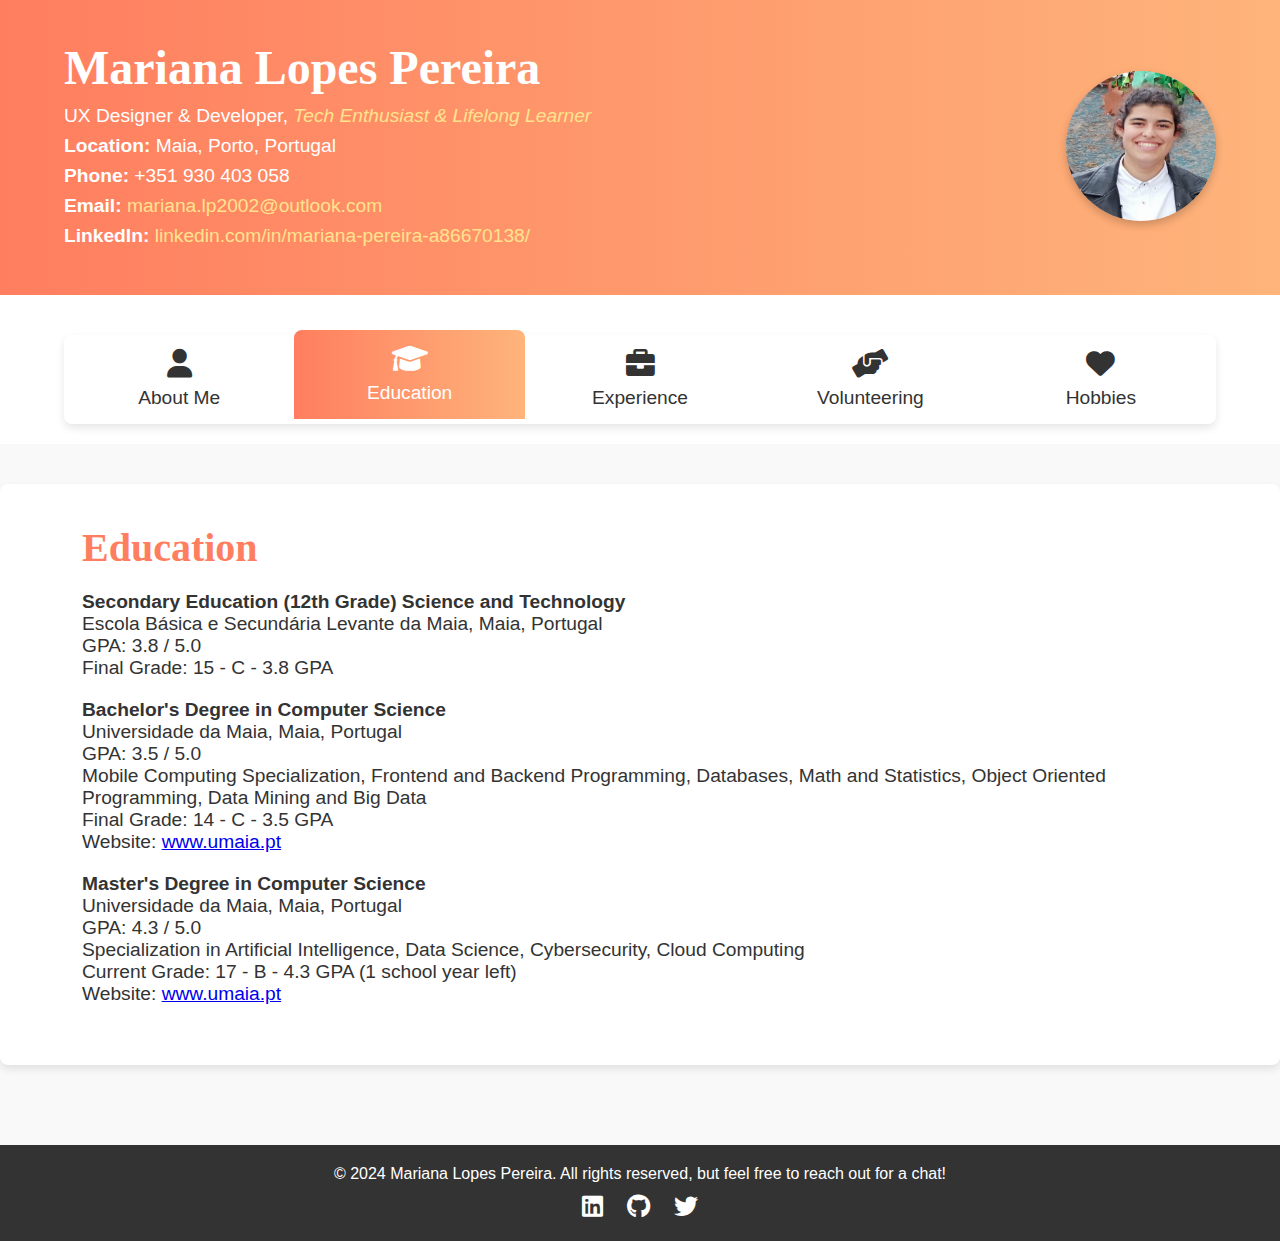
==== Pages/education.html @ 3b5ee9a7 "first commit" ====
<!DOCTYPE html>
<html lang="en">
<head>
    <meta charset="UTF-8">
    <meta name="viewport" content="width=device-width, initial-scale=1.0">
    <title>Education - Mariana Lopes Pereira</title>
    <link rel="stylesheet" href="/styles.css">
    <link rel="stylesheet" href="https://cdnjs.cloudflare.com/ajax/libs/font-awesome/6.0.0-beta3/css/all.min.css">
</head>
<body>
    <header>
        <div class="container header-banner">
            <div class="header-info">
                <h1 class="playful-font">Mariana Lopes Pereira</h1>
                <p class="subheading">UX Designer & Developer, <span class="funny-text">Tech Enthusiast & Lifelong Learner</span></p>
                <p><strong>Location:</strong> Maia, Porto, Portugal</p>
                <p><strong>Phone:</strong> +351 930 403 058</p>
                <p><strong>Email:</strong> <a href="mailto:mariana.lp2002@outlook.com">mariana.lp2002@outlook.com</a></p>
                <p><strong>LinkedIn:</strong> <a href="https://www.linkedin.com/in/mariana-pereira-a86670138/" target="_blank">linkedin.com/in/mariana-pereira-a86670138/</a></p>
            </div>
            <div class="header-photo">
                <img src="/img/your-photo.jpg" alt="Mariana Lopes Pereira's Photo" class="profile-photo">
            </div>
        </div>
    </header>

    <section class="tabs-section">
        <div class="container">
            <div class="tabs">
                <a href="/index.html" class="tab-link"><i class="fas fa-user"></i> About Me</a>
                <a href="/Pages/education.html" class="tab-link active"><i class="fas fa-graduation-cap"></i> Education</a>
                <a href="/Pages/experience.html" class="tab-link"><i class="fas fa-briefcase"></i> Experience</a>
                <a href="/Pages/volunteer.html" class="tab-link"><i class="fas fa-hands-helping"></i> Volunteering</a>
                <a href="/Pages/hobbies.html" class="tab-link"><i class="fas fa-heart"></i> Hobbies</a>
            </div>
        </div>
    </section>

    <main>
        <section class="content-section">
            <div class="container">
                <h2>Education</h2>
                <ul>
                    <li>
                        <strong>Secondary Education (12th Grade) Science and Technology</strong><br>
                        Escola Básica e Secundária Levante da Maia, Maia, Portugal<br>
                        GPA: 3.8 / 5.0<br>
                        Final Grade: 15 - C - 3.8 GPA
                    </li>
                    <li>
                        <strong>Bachelor's Degree in Computer Science</strong><br>
                        Universidade da Maia, Maia, Portugal<br>
                        GPA: 3.5 / 5.0<br>
                        Mobile Computing Specialization, Frontend and Backend Programming, Databases, Math and Statistics, Object Oriented Programming, Data Mining and Big Data<br>
                        Final Grade: 14 - C - 3.5 GPA<br>
                        Website: <a href="http://www.umaia.pt/pt/ensino/oferta-formativa/licenciaturas/informatica" target="_blank">www.umaia.pt</a>
                    </li>
                    <li>
                        <strong>Master's Degree in Computer Science</strong><br>
                        Universidade da Maia, Maia, Portugal<br>
                        GPA: 4.3 / 5.0<br>
                        Specialization in Artificial Intelligence, Data Science, Cybersecurity, Cloud Computing<br>
                        Current Grade: 17 - B - 4.3 GPA (1 school year left)<br>
                        Website: <a href="http://www.umaia.pt/pt/ensino/oferta-formativa/mestrados/informatica" target="_blank">www.umaia.pt</a>
                    </li>
                </ul>
            </div>
        </section>
    </main>

    <footer>
        <div class="container">
            <p>&copy; 2024 Mariana Lopes Pereira. All rights reserved, but feel free to reach out for a chat!</p>
            <div class="social-icons">
                <a href="https://www.linkedin.com/in/mariana-pereira-a86670138/" target="_blank" class="social-link"><i class="fab fa-linkedin"></i></a>
                <a href="https://github.com/your-github" target="_blank" class="social-link"><i class="fab fa-github"></i></a>
                <a href="https://twitter.com/your-twitter" target="_blank" class="social-link"><i class="fab fa-twitter"></i></a>
            </div>
        </div>
    </footer>
</body>
</html>
---- styles.css ----
/* Reset and Base Styles */
* {
    margin: 0;
    padding: 0;
    box-sizing: border-box;
    font-family: 'Roboto', sans-serif;
}

body {
    background-color: #f9f9f9;
    color: #333;
}

.container {
    width: 90%;
    max-width: 1200px;
    margin: auto;
}

/* Header Banner Styles */
header {
    background: linear-gradient(to right, #ff7e5f, #feb47b);
    color: #fff;
    padding: 40px 0;
    box-shadow: 0 4px 8px rgba(0, 0, 0, 0.1);
}

.header-banner {
    display: flex;
    justify-content: space-between;
    align-items: center;
}

.header-info {
    flex: 1;
}

.header-info h1 {
    font-size: 3em;
    font-family: 'Pacifico', cursive;
    margin-bottom: 10px;
}

.header-info p {
    margin-bottom: 8px;
    font-size: 1.2em;
}

.header-info a {
    color: #ffe38e;
    text-decoration: none;
    transition: color 0.3s;
}

.header-info a:hover {
    color: #fff;
}

.subheading {
    font-size: 1.3em;
}

.funny-text {
    font-style: italic;
    color: #ffe38e;
}

.header-photo {
    flex-shrink: 0;
}

.profile-photo {
    width: 150px;
    height: 150px;
    border-radius: 50%;
    box-shadow: 0 4px 8px rgba(0, 0, 0, 0.2);
}

/* Tabs Section */
.tabs-section {
    background-color: #fff;
    padding: 20px 0;
}

.tabs {
    display: flex;
    justify-content: space-around;
    margin-top: 20px;
    background-color: #fff;
    border-radius: 8px;
    box-shadow: 0 4px 8px rgba(0, 0, 0, 0.1);
}

.tab-link {
    flex: 1;
    padding: 15px;
    text-align: center;
    text-decoration: none;
    color: #333;
    font-size: 1.2em;
    transition: background-color 0.3s, color 0.3s, transform 0.3s;
}

.tab-link i {
    display: block;
    font-size: 1.5em;
    margin-bottom: 8px;
}

.tab-link:hover,
.tab-link.active {
    background: linear-gradient(to right, #ff7e5f, #feb47b);
    color: #fff;
    border-radius: 8px 8px 0 0;
    transform: translateY(-5px);
}

/* Main Content Section */
main {
    padding: 40px 0;
}

.content-section {
    padding: 40px 20px;
    background: #fff;
    border-radius: 8px;
    box-shadow: 0 4px 8px rgba(0, 0, 0, 0.1);
}

h2 {
    font-size: 2.5em;
    margin-bottom: 20px;
    color: #ff7e5f;
    font-family: 'Pacifico', cursive;
}

ul {
    list-style: none;
    padding: 0;
}

ul li {
    margin-bottom: 20px;
    text-align: left;
    font-size: 1.2em;
}

/* Footer Styles */
footer {
    background: #333;
    color: #fff;
    text-align: center;
    padding: 20px 0;
    margin-top: 40px;
}

.social-icons {
    margin-top: 10px;
}

.social-link {
    margin: 0 10px;
    color: #fff;
    font-size: 1.5em;
    text-decoration: none;
    transition: color 0.3s;
}

.social-link:hover {
    color: #ff7e5f;
}

/* Responsive Styles */
@media (max-width: 768px) {
    .header-banner {
        flex-direction: column;
        text-align: center;
    }

    .header-photo {
        margin-top: 20px;
    }

    .tabs {
        flex-direction: column;
    }

    .tab-link {
        margin-bottom: 10px;
    }

    header h1 {
        font-size: 2.5em;
    }
    /* Hobbies Grid Styles */
.hobbies-grid {
    display: grid;
    grid-template-columns: repeat(auto-fit, minmax(250px, 1fr));
    gap: 20px;
}

.hobby-item {
    background: #fff;
    border-radius: 8px;
    box-shadow: 0 4px 8px rgba(0, 0, 0, 0.1);
    overflow: hidden;
    text-align: center;
    padding: 20px;
}

/* Hobbies List Styles */
.hobbies-list {
    display: flex;
    flex-direction: column;
    gap: 20px;
}

.hobby-item {
    background: #fff;
    border-radius: 8px;
    box-shadow: 0 4px 8px rgba(0, 0, 0, 0.1);
    padding: 20px;
    text-align: center;
}

.hobby-item h3 {
    margin: 10px 0;
    font-size: 1.5em;
    color: #ff7e5f;
    font-family: 'Pacifico', cursive;
}

.hobby-item p {
    font-size: 1em;
    color: #333;
    margin-top: 10px;
}

.hobby-image {
    width: 200px;
    height: 150px;
    object-fit: cover;
    border-radius: 8px;
    margin-top: 10px;
}
/* Description and Gallery Styles */
.hobbies-description, .volunteering-description {
    margin-bottom: 40px;
}

.hobby-item, .volunteer-item {
    background: #fff;
    border-radius: 8px;
    box-shadow: 0 4px 8px rgba(0, 0, 0, 0.1);
    padding: 20px;
    margin-bottom: 20px;
}

.hobby-item h3, .volunteer-item h3 {
    font-size: 1.5em;
    color: #ff7e5f;
    font-family: 'Pacifico', cursive;
    margin-bottom: 10px;
}

.hobby-item p, .volunteer-item p {
    font-size: 1em;
    color: #333;
}

.gallery-section {
    margin-top: 40px;
}

.gallery {
    display: flex;
    gap: 20px;
    flex-wrap: wrap;
}

.gallery-image {
    width: 150px; /* Ajuste o tamanho das imagens conforme necessário */
    height: 100px; /* Ajuste o tamanho das imagens conforme necessário */
    object-fit: cover;
    border-radius: 8px;
}

}
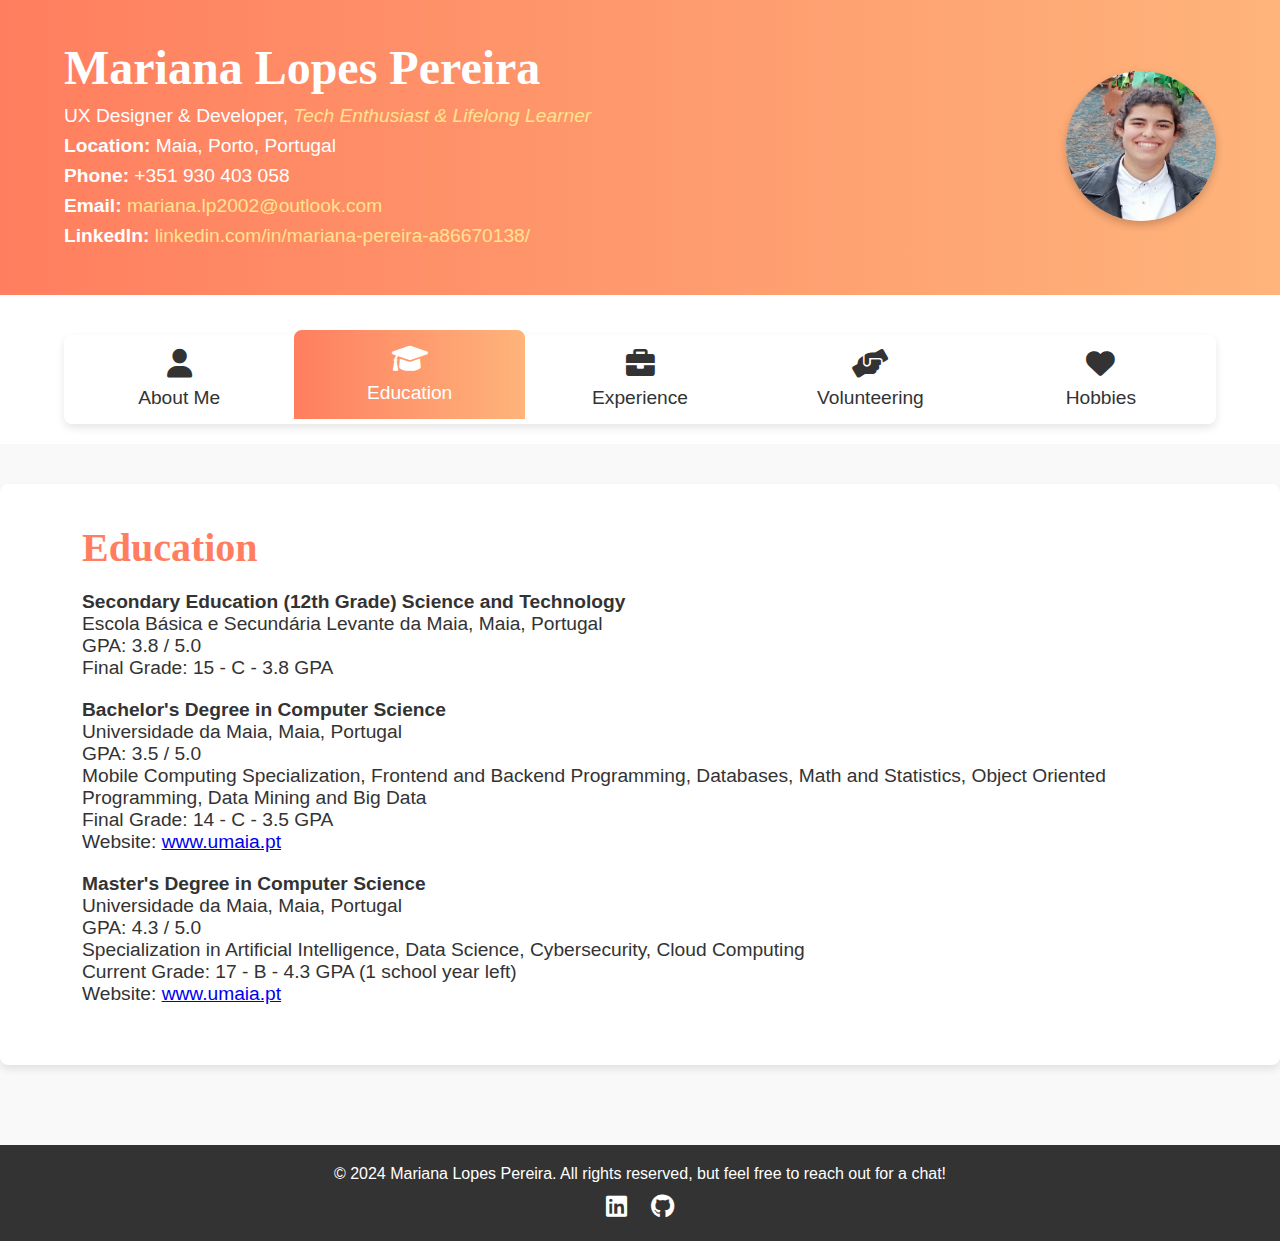
==== commit cafb0667: "segundo" ====
--- a/Pages/education.html
+++ b/Pages/education.html
@@ -74,7 +74,6 @@
             <div class="social-icons">
                 <a href="https://www.linkedin.com/in/mariana-pereira-a86670138/" target="_blank" class="social-link"><i class="fab fa-linkedin"></i></a>
                 <a href="https://github.com/your-github" target="_blank" class="social-link"><i class="fab fa-github"></i></a>
-                <a href="https://twitter.com/your-twitter" target="_blank" class="social-link"><i class="fab fa-twitter"></i></a>
             </div>
         </div>
     </footer>
--- a/styles.css
+++ b/styles.css
@@ -170,29 +170,7 @@
     color: #ff7e5f;
 }
 
-/* Responsive Styles */
-@media (max-width: 768px) {
-    .header-banner {
-        flex-direction: column;
-        text-align: center;
-    }
-
-    .header-photo {
-        margin-top: 20px;
-    }
-
-    .tabs {
-        flex-direction: column;
-    }
-
-    .tab-link {
-        margin-bottom: 10px;
-    }
-
-    header h1 {
-        font-size: 2.5em;
-    }
-    /* Hobbies Grid Styles */
+/* Hobbies Grid Styles */
 .hobbies-grid {
     display: grid;
     grid-template-columns: repeat(auto-fit, minmax(250px, 1fr));
@@ -237,52 +215,102 @@
 }
 
 .hobby-image {
-    width: 200px;
-    height: 150px;
+    width: 100%;
+    height: auto;
     object-fit: cover;
     border-radius: 8px;
     margin-top: 10px;
 }
-/* Description and Gallery Styles */
-.hobbies-description, .volunteering-description {
-    margin-bottom: 40px;
-}
-
-.hobby-item, .volunteer-item {
-    background: #fff;
-    border-radius: 8px;
-    box-shadow: 0 4px 8px rgba(0, 0, 0, 0.1);
-    padding: 20px;
-    margin-bottom: 20px;
-}
-
-.hobby-item h3, .volunteer-item h3 {
-    font-size: 1.5em;
-    color: #ff7e5f;
-    font-family: 'Pacifico', cursive;
-    margin-bottom: 10px;
-}
-
-.hobby-item p, .volunteer-item p {
-    font-size: 1em;
-    color: #333;
-}
-
-.gallery-section {
-    margin-top: 40px;
+
+/* Estilos para a galeria */
+.gallery-container {
+    padding: 0 20px; /* Adiciona espaço ao redor do contêiner da galeria */
 }
 
 .gallery {
     display: flex;
     gap: 20px;
+    overflow-x: auto; /* Adiciona rolagem horizontal */
+    scroll-snap-type: x mandatory; /* Adiciona rolagem suave para o eixo X */
+    -webkit-overflow-scrolling: touch; /* Suporte para rolagem suave em dispositivos móveis */
+    padding: 10px 0; /* Adiciona um pouco de espaço ao redor da galeria */
     flex-wrap: wrap;
-}
-
+    justify-content: center; /* Centraliza a galeria */
+}
+
+/* Ajustes para as imagens da galeria */
 .gallery-image {
-    width: 150px; /* Ajuste o tamanho das imagens conforme necessário */
-    height: 100px; /* Ajuste o tamanho das imagens conforme necessário */
+    width: 100%;  /* Inicialmente ocupa 100% do espaço disponível */
+    max-width: 300px; /* Limita o tamanho máximo da imagem */
+    height: auto; /* Mantém a proporção da imagem */
     object-fit: cover;
     border-radius: 8px;
-}
-
-}+    cursor: pointer;
+    transition: transform 0.2s;
+}
+
+.gallery-image:hover {
+    transform: scale(1.05); /* Leve aumento ao passar o mouse */
+}
+
+/* Media Queries para telas grandes */
+@media (min-width: 1200px) {
+    .gallery {
+        flex-wrap: nowrap; /* Evita quebra de linha em telas grandes */
+        justify-content: space-between; /* Distribui o espaço entre as imagens */
+    }
+
+    .gallery-image {
+        width: 30%; /* Define 30% da largura do contêiner para cada imagem */
+    }
+}
+
+/* Media Queries para telas médias */
+@media (min-width: 768px) and (max-width: 1199px) {
+    .gallery-image {
+        width: 48%; /* Ocupa aproximadamente metade da largura em telas médias */
+    }
+}
+
+/* Media Queries para telas pequenas */
+@media (max-width: 767px) {
+    .gallery-image {
+        width: 100%; /* Imagens ocupam toda a largura disponível em telas pequenas */
+    }
+}
+
+/* Estilos para o modal */
+.modal {
+    display: none;
+    position: fixed;
+    z-index: 1000;
+    left: 0;
+    top: 0;
+    width: 100%;
+    height: 100%;
+    background-color: rgba(0, 0, 0, 0.8);
+    display: flex;
+    justify-content: center;
+    align-items: center;
+    overflow: auto;
+}
+
+/* Ajustes para o conteúdo do modal */
+.modal-content {
+    max-width: 90%;
+    max-height: 90%;
+    border-radius: 8px;
+    box-shadow: 0 4px 8px rgba(0, 0, 0, 0.2);
+    object-fit: contain;
+}
+
+/* Botão de fechar */
+.close {
+    position: absolute;
+    top: 20px;
+    right: 35px;
+    color: #fff;
+    font-size: 40px;
+    font-weight: bold;
+    cursor: pointer;
+}
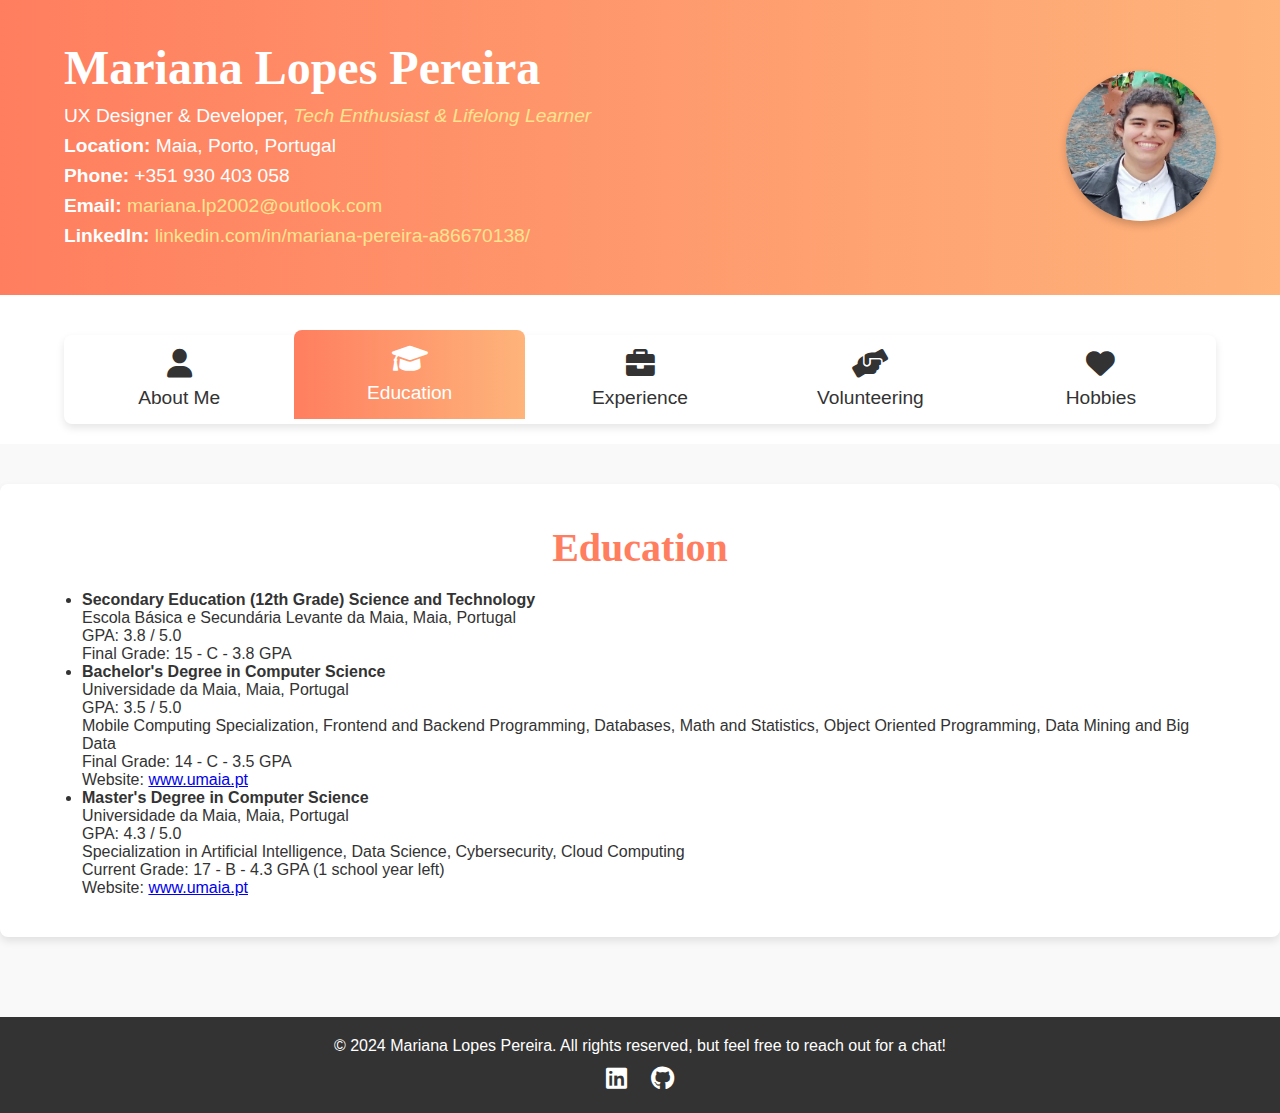
==== commit 9fb096d3: "design" ====
--- a/Pages/education.html
+++ b/Pages/education.html
@@ -1,81 +1,91 @@
 <!DOCTYPE html>
 <html lang="en">
-<head>
-    <meta charset="UTF-8">
-    <meta name="viewport" content="width=device-width, initial-scale=1.0">
+  <head>
+    <meta charset="UTF-8" />
+    <meta name="viewport" content="width=device-width, initial-scale=1.0" />
     <title>Education - Mariana Lopes Pereira</title>
-    <link rel="stylesheet" href="/styles.css">
-    <link rel="stylesheet" href="https://cdnjs.cloudflare.com/ajax/libs/font-awesome/6.0.0-beta3/css/all.min.css">
-</head>
-<body>
+    <link rel="stylesheet" href="/styles.css" />
+    <link rel="stylesheet" href="https://cdnjs.cloudflare.com/ajax/libs/font-awesome/6.0.0-beta3/css/all.min.css" />
+  </head>
+  <body>
     <header>
-        <div class="container header-banner">
-            <div class="header-info">
-                <h1 class="playful-font">Mariana Lopes Pereira</h1>
-                <p class="subheading">UX Designer & Developer, <span class="funny-text">Tech Enthusiast & Lifelong Learner</span></p>
-                <p><strong>Location:</strong> Maia, Porto, Portugal</p>
-                <p><strong>Phone:</strong> +351 930 403 058</p>
-                <p><strong>Email:</strong> <a href="mailto:mariana.lp2002@outlook.com">mariana.lp2002@outlook.com</a></p>
-                <p><strong>LinkedIn:</strong> <a href="https://www.linkedin.com/in/mariana-pereira-a86670138/" target="_blank">linkedin.com/in/mariana-pereira-a86670138/</a></p>
-            </div>
-            <div class="header-photo">
-                <img src="/img/your-photo.jpg" alt="Mariana Lopes Pereira's Photo" class="profile-photo">
-            </div>
+      <div class="container header-banner">
+        <div class="header-info">
+          <h1 class="playful-font">Mariana Lopes Pereira</h1>
+          <p class="subheading">
+            UX Designer & Developer, <span class="funny-text">Tech Enthusiast & Lifelong Learner</span>
+          </p>
+          <p><strong>Location:</strong> Maia, Porto, Portugal</p>
+          <p><strong>Phone:</strong> +351 930 403 058</p>
+          <p>
+            <strong>Email:</strong>
+            <a href="mailto:mariana.lp2002@outlook.com">mariana.lp2002@outlook.com</a>
+          </p>
+          <p>
+            <strong>LinkedIn:</strong>
+            <a href="https://www.linkedin.com/in/mariana-pereira-a86670138/" target="_blank">linkedin.com/in/mariana-pereira-a86670138/</a>
+          </p>
         </div>
+        <div class="header-photo">
+          <img src="/img/your-photo.jpg" alt="Mariana Lopes Pereira's Photo" class="profile-photo" />
+        </div>
+      </div>
     </header>
 
     <section class="tabs-section">
-        <div class="container">
-            <div class="tabs">
-                <a href="/index.html" class="tab-link"><i class="fas fa-user"></i> About Me</a>
-                <a href="/Pages/education.html" class="tab-link active"><i class="fas fa-graduation-cap"></i> Education</a>
-                <a href="/Pages/experience.html" class="tab-link"><i class="fas fa-briefcase"></i> Experience</a>
-                <a href="/Pages/volunteer.html" class="tab-link"><i class="fas fa-hands-helping"></i> Volunteering</a>
-                <a href="/Pages/hobbies.html" class="tab-link"><i class="fas fa-heart"></i> Hobbies</a>
-            </div>
+      <div class="container">
+        <div class="tabs">
+          <a href="/index.html" class="tab-link"><i class="fas fa-user"></i> About Me</a>
+          <a href="/Pages/education.html" class="tab-link active"><i class="fas fa-graduation-cap"></i> Education</a>
+          <a href="/Pages/experience.html" class="tab-link"><i class="fas fa-briefcase"></i> Experience</a>
+          <a href="/Pages/volunteer.html" class="tab-link"><i class="fas fa-hands-helping"></i> Volunteering</a>
+          <a href="/Pages/hobbies.html" class="tab-link"><i class="fas fa-heart"></i> Hobbies</a>
         </div>
+      </div>
     </section>
 
     <main>
-        <section class="content-section">
-            <div class="container">
-                <h2>Education</h2>
-                <ul>
-                    <li>
-                        <strong>Secondary Education (12th Grade) Science and Technology</strong><br>
-                        Escola Básica e Secundária Levante da Maia, Maia, Portugal<br>
-                        GPA: 3.8 / 5.0<br>
-                        Final Grade: 15 - C - 3.8 GPA
-                    </li>
-                    <li>
-                        <strong>Bachelor's Degree in Computer Science</strong><br>
-                        Universidade da Maia, Maia, Portugal<br>
-                        GPA: 3.5 / 5.0<br>
-                        Mobile Computing Specialization, Frontend and Backend Programming, Databases, Math and Statistics, Object Oriented Programming, Data Mining and Big Data<br>
-                        Final Grade: 14 - C - 3.5 GPA<br>
-                        Website: <a href="http://www.umaia.pt/pt/ensino/oferta-formativa/licenciaturas/informatica" target="_blank">www.umaia.pt</a>
-                    </li>
-                    <li>
-                        <strong>Master's Degree in Computer Science</strong><br>
-                        Universidade da Maia, Maia, Portugal<br>
-                        GPA: 4.3 / 5.0<br>
-                        Specialization in Artificial Intelligence, Data Science, Cybersecurity, Cloud Computing<br>
-                        Current Grade: 17 - B - 4.3 GPA (1 school year left)<br>
-                        Website: <a href="http://www.umaia.pt/pt/ensino/oferta-formativa/mestrados/informatica" target="_blank">www.umaia.pt</a>
-                    </li>
-                </ul>
-            </div>
-        </section>
+      <section class="content-section">
+        <div class="container">
+          <h2 class="section-title">Education</h2>
+          <ul>
+            <li>
+              <strong>Secondary Education (12th Grade) Science and Technology</strong><br />
+              Escola Básica e Secundária Levante da Maia, Maia, Portugal<br />
+              GPA: 3.8 / 5.0<br />
+              Final Grade: 15 - C - 3.8 GPA
+            </li>
+            <li>
+              <strong>Bachelor's Degree in Computer Science</strong><br />
+              Universidade da Maia, Maia, Portugal<br />
+              GPA: 3.5 / 5.0<br />
+              Mobile Computing Specialization, Frontend and Backend Programming, Databases, Math and Statistics, Object Oriented Programming, Data Mining and Big Data<br />
+              Final Grade: 14 - C - 3.5 GPA<br />
+              Website:
+              <a href="http://www.umaia.pt/pt/ensino/oferta-formativa/licenciaturas/informatica" target="_blank">www.umaia.pt</a>
+            </li>
+            <li>
+              <strong>Master's Degree in Computer Science</strong><br />
+              Universidade da Maia, Maia, Portugal<br />
+              GPA: 4.3 / 5.0<br />
+              Specialization in Artificial Intelligence, Data Science, Cybersecurity, Cloud Computing<br />
+              Current Grade: 17 - B - 4.3 GPA (1 school year left)<br />
+              Website:
+              <a href="http://www.umaia.pt/pt/ensino/oferta-formativa/mestrados/informatica" target="_blank">www.umaia.pt</a>
+            </li>
+          </ul>
+        </div>
+      </section>
     </main>
 
     <footer>
-        <div class="container">
-            <p>&copy; 2024 Mariana Lopes Pereira. All rights reserved, but feel free to reach out for a chat!</p>
-            <div class="social-icons">
-                <a href="https://www.linkedin.com/in/mariana-pereira-a86670138/" target="_blank" class="social-link"><i class="fab fa-linkedin"></i></a>
-                <a href="https://github.com/your-github" target="_blank" class="social-link"><i class="fab fa-github"></i></a>
-            </div>
+      <div class="container">
+        <p>&copy; 2024 Mariana Lopes Pereira. All rights reserved, but feel free to reach out for a chat!</p>
+        <div class="social-icons">
+          <a href="https://www.linkedin.com/in/mariana-pereira-a86670138/" target="_blank" class="social-link"><i class="fab fa-linkedin"></i></a>
+          <a href="https://github.com/your-github" target="_blank" class="social-link"><i class="fab fa-github"></i></a>
         </div>
+      </div>
     </footer>
-</body>
+  </body>
 </html>
--- a/styles.css
+++ b/styles.css
@@ -1,316 +1,268 @@
 /* Reset and Base Styles */
 * {
-    margin: 0;
-    padding: 0;
-    box-sizing: border-box;
-    font-family: 'Roboto', sans-serif;
+  margin: 0;
+  padding: 0;
+  box-sizing: border-box;
+  font-family: "Roboto", sans-serif;
 }
 
 body {
-    background-color: #f9f9f9;
-    color: #333;
+  background-color: #f9f9f9;
+  color: #333;
 }
 
 .container {
-    width: 90%;
-    max-width: 1200px;
-    margin: auto;
+  width: 90%;
+  max-width: 1200px;
+  margin: auto;
 }
 
 /* Header Banner Styles */
 header {
-    background: linear-gradient(to right, #ff7e5f, #feb47b);
-    color: #fff;
-    padding: 40px 0;
-    box-shadow: 0 4px 8px rgba(0, 0, 0, 0.1);
+  background: linear-gradient(to right, #ff7e5f, #feb47b);
+  color: #fff;
+  padding: 40px 0;
+  box-shadow: 0 4px 8px rgba(0, 0, 0, 0.1);
 }
 
 .header-banner {
-    display: flex;
-    justify-content: space-between;
-    align-items: center;
-}
-
-.header-info {
-    flex: 1;
+  display: flex;
+  justify-content: space-between;
+  align-items: center;
 }
 
 .header-info h1 {
-    font-size: 3em;
-    font-family: 'Pacifico', cursive;
-    margin-bottom: 10px;
+  font-size: 3em;
+  font-family: "Pacifico", cursive;
+  margin-bottom: 10px;
 }
 
 .header-info p {
-    margin-bottom: 8px;
-    font-size: 1.2em;
+  margin-bottom: 8px;
+  font-size: 1.2em;
 }
 
 .header-info a {
-    color: #ffe38e;
-    text-decoration: none;
-    transition: color 0.3s;
+  color: #ffe38e;
+  text-decoration: none;
+  transition: color 0.3s;
 }
 
 .header-info a:hover {
-    color: #fff;
+  color: #fff;
 }
 
 .subheading {
-    font-size: 1.3em;
+  font-size: 1.3em;
 }
 
 .funny-text {
-    font-style: italic;
-    color: #ffe38e;
+  font-style: italic;
+  color: #ffe38e;
 }
 
 .header-photo {
-    flex-shrink: 0;
+  flex-shrink: 0;
 }
 
 .profile-photo {
-    width: 150px;
-    height: 150px;
-    border-radius: 50%;
-    box-shadow: 0 4px 8px rgba(0, 0, 0, 0.2);
+  width: 150px;
+  height: 150px;
+  border-radius: 50%;
+  box-shadow: 0 4px 8px rgba(0, 0, 0, 0.2);
 }
 
 /* Tabs Section */
 .tabs-section {
-    background-color: #fff;
-    padding: 20px 0;
+  background-color: #fff;
+  padding: 20px 0;
 }
 
 .tabs {
-    display: flex;
-    justify-content: space-around;
-    margin-top: 20px;
-    background-color: #fff;
-    border-radius: 8px;
-    box-shadow: 0 4px 8px rgba(0, 0, 0, 0.1);
+  display: flex;
+  justify-content: space-around;
+  margin-top: 20px;
+  background-color: #fff;
+  border-radius: 8px;
+  box-shadow: 0 4px 8px rgba(0, 0, 0, 0.1);
 }
 
 .tab-link {
-    flex: 1;
-    padding: 15px;
-    text-align: center;
-    text-decoration: none;
-    color: #333;
-    font-size: 1.2em;
-    transition: background-color 0.3s, color 0.3s, transform 0.3s;
+  flex: 1;
+  padding: 15px;
+  text-align: center;
+  text-decoration: none;
+  color: #333;
+  font-size: 1.2em;
+  transition: background-color 0.3s, color 0.3s, transform 0.3s;
 }
 
 .tab-link i {
-    display: block;
-    font-size: 1.5em;
-    margin-bottom: 8px;
+  display: block;
+  font-size: 1.5em;
+  margin-bottom: 8px;
 }
 
 .tab-link:hover,
 .tab-link.active {
-    background: linear-gradient(to right, #ff7e5f, #feb47b);
-    color: #fff;
-    border-radius: 8px 8px 0 0;
-    transform: translateY(-5px);
+  background: linear-gradient(to right, #ff7e5f, #feb47b);
+  color: #fff;
+  border-radius: 8px 8px 0 0;
+  transform: translateY(-5px);
 }
 
 /* Main Content Section */
 main {
-    padding: 40px 0;
+  padding: 40px 0;
 }
 
 .content-section {
-    padding: 40px 20px;
-    background: #fff;
-    border-radius: 8px;
-    box-shadow: 0 4px 8px rgba(0, 0, 0, 0.1);
-}
-
-h2 {
-    font-size: 2.5em;
-    margin-bottom: 20px;
-    color: #ff7e5f;
-    font-family: 'Pacifico', cursive;
-}
-
-ul {
-    list-style: none;
-    padding: 0;
-}
-
-ul li {
-    margin-bottom: 20px;
-    text-align: left;
-    font-size: 1.2em;
+  padding: 40px 20px;
+  background: #fff;
+  border-radius: 8px;
+  box-shadow: 0 4px 8px rgba(0, 0, 0, 0.1);
+}
+
+h2.section-title {
+  font-size: 2.5em;
+  margin-bottom: 20px;
+  color: #ff7e5f;
+  font-family: "Pacifico", cursive;
+  text-align: center;
 }
 
 /* Footer Styles */
 footer {
-    background: #333;
-    color: #fff;
-    text-align: center;
-    padding: 20px 0;
-    margin-top: 40px;
+  background: #333;
+  color: #fff;
+  text-align: center;
+  padding: 20px 0;
+  margin-top: 40px;
 }
 
 .social-icons {
-    margin-top: 10px;
+  margin-top: 10px;
 }
 
 .social-link {
-    margin: 0 10px;
-    color: #fff;
-    font-size: 1.5em;
-    text-decoration: none;
-    transition: color 0.3s;
+  margin: 0 10px;
+  color: #fff;
+  font-size: 1.5em;
+  text-decoration: none;
+  transition: color 0.3s;
 }
 
 .social-link:hover {
-    color: #ff7e5f;
+  color: #ff7e5f;
 }
 
 /* Hobbies Grid Styles */
 .hobbies-grid {
-    display: grid;
-    grid-template-columns: repeat(auto-fit, minmax(250px, 1fr));
-    gap: 20px;
+  display: grid;
+  grid-template-columns: repeat(auto-fit, minmax(250px, 1fr));
+  gap: 20px;
 }
 
 .hobby-item {
-    background: #fff;
-    border-radius: 8px;
-    box-shadow: 0 4px 8px rgba(0, 0, 0, 0.1);
-    overflow: hidden;
-    text-align: center;
-    padding: 20px;
-}
-
-/* Hobbies List Styles */
-.hobbies-list {
-    display: flex;
-    flex-direction: column;
-    gap: 20px;
-}
-
-.hobby-item {
-    background: #fff;
-    border-radius: 8px;
-    box-shadow: 0 4px 8px rgba(0, 0, 0, 0.1);
-    padding: 20px;
-    text-align: center;
+  background: #fff;
+  border-radius: 8px;
+  box-shadow: 0 4px 8px rgba(0, 0, 0, 0.1);
+  overflow: hidden;
+  text-align: center;
+  padding: 20px;
 }
 
 .hobby-item h3 {
-    margin: 10px 0;
-    font-size: 1.5em;
-    color: #ff7e5f;
-    font-family: 'Pacifico', cursive;
+  margin: 10px 0;
+  font-size: 1.5em;
+  color: #ff7e5f;
+  font-family: "Pacifico", cursive;
 }
 
 .hobby-item p {
-    font-size: 1em;
-    color: #333;
-    margin-top: 10px;
-}
-
-.hobby-image {
-    width: 100%;
-    height: auto;
-    object-fit: cover;
-    border-radius: 8px;
-    margin-top: 10px;
+  font-size: 1em;
+  color: #333;
+  margin-top: 10px;
 }
 
 /* Estilos para a galeria */
 .gallery-container {
-    padding: 0 20px; /* Adiciona espaço ao redor do contêiner da galeria */
+  padding: 0 20px;
 }
 
 .gallery {
-    display: flex;
-    gap: 20px;
-    overflow-x: auto; /* Adiciona rolagem horizontal */
-    scroll-snap-type: x mandatory; /* Adiciona rolagem suave para o eixo X */
-    -webkit-overflow-scrolling: touch; /* Suporte para rolagem suave em dispositivos móveis */
-    padding: 10px 0; /* Adiciona um pouco de espaço ao redor da galeria */
-    flex-wrap: wrap;
-    justify-content: center; /* Centraliza a galeria */
-}
-
-/* Ajustes para as imagens da galeria */
+  display: flex;
+  gap: 20px;
+  overflow-x: auto;
+  scroll-snap-type: x mandatory;
+  -webkit-overflow-scrolling: touch;
+  padding: 10px 0;
+  flex-wrap: wrap;
+  justify-content: center;
+}
+
 .gallery-image {
-    width: 100%;  /* Inicialmente ocupa 100% do espaço disponível */
-    max-width: 300px; /* Limita o tamanho máximo da imagem */
-    height: auto; /* Mantém a proporção da imagem */
-    object-fit: cover;
-    border-radius: 8px;
-    cursor: pointer;
-    transition: transform 0.2s;
+  width: 100%;
+  max-width: 300px;
+  height: auto;
+  object-fit: cover;
+  border-radius: 8px;
+  cursor: pointer;
+  transition: transform 0.2s;
 }
 
 .gallery-image:hover {
-    transform: scale(1.05); /* Leve aumento ao passar o mouse */
-}
-
-/* Media Queries para telas grandes */
-@media (min-width: 1200px) {
-    .gallery {
-        flex-wrap: nowrap; /* Evita quebra de linha em telas grandes */
-        justify-content: space-between; /* Distribui o espaço entre as imagens */
-    }
-
-    .gallery-image {
-        width: 30%; /* Define 30% da largura do contêiner para cada imagem */
-    }
-}
-
-/* Media Queries para telas médias */
-@media (min-width: 768px) and (max-width: 1199px) {
-    .gallery-image {
-        width: 48%; /* Ocupa aproximadamente metade da largura em telas médias */
-    }
-}
-
-/* Media Queries para telas pequenas */
-@media (max-width: 767px) {
-    .gallery-image {
-        width: 100%; /* Imagens ocupam toda a largura disponível em telas pequenas */
-    }
-}
-
-/* Estilos para o modal */
+  transform: scale(1.05);
+}
+
+/* Modal styles */
 .modal {
-    display: none;
-    position: fixed;
-    z-index: 1000;
-    left: 0;
-    top: 0;
-    width: 100%;
-    height: 100%;
-    background-color: rgba(0, 0, 0, 0.8);
-    display: flex;
-    justify-content: center;
-    align-items: center;
-    overflow: auto;
-}
-
-/* Ajustes para o conteúdo do modal */
+  display: none;
+  position: fixed;
+  z-index: 1000;
+  top: 0;
+  left: 0;
+  width: 100%;
+  height: 100%;
+  background-color: rgba(0, 0, 0, 0.8);
+  display: flex;
+  justify-content: center;
+  align-items: center;
+  overflow: hidden;
+}
+
 .modal-content {
+  width: 100%;
+  max-width: 100%;
+  max-height: 100%;
+  object-fit: contain;
+  border-radius: 8px;
+  box-shadow: 0 4px 8px rgba(0, 0, 0, 0.2);
+}
+
+.close {
+  position: absolute;
+  top: 20px;
+  right: 35px;
+  color: #fff;
+  font-size: 40px;
+  font-weight: bold;
+  cursor: pointer;
+}
+
+/* Responsive adjustments */
+@media (max-width: 768px) {
+  .modal-content {
+    width: 80%;
+    max-width: 80%;
+    max-height: 70%;
+  }
+}
+
+@media (max-width: 480px) {
+  .modal-content {
+    width: 90%;
     max-width: 90%;
-    max-height: 90%;
-    border-radius: 8px;
-    box-shadow: 0 4px 8px rgba(0, 0, 0, 0.2);
-    object-fit: contain;
-}
-
-/* Botão de fechar */
-.close {
-    position: absolute;
-    top: 20px;
-    right: 35px;
-    color: #fff;
-    font-size: 40px;
-    font-weight: bold;
-    cursor: pointer;
-}
+    max-height: 60%;
+  }
+}
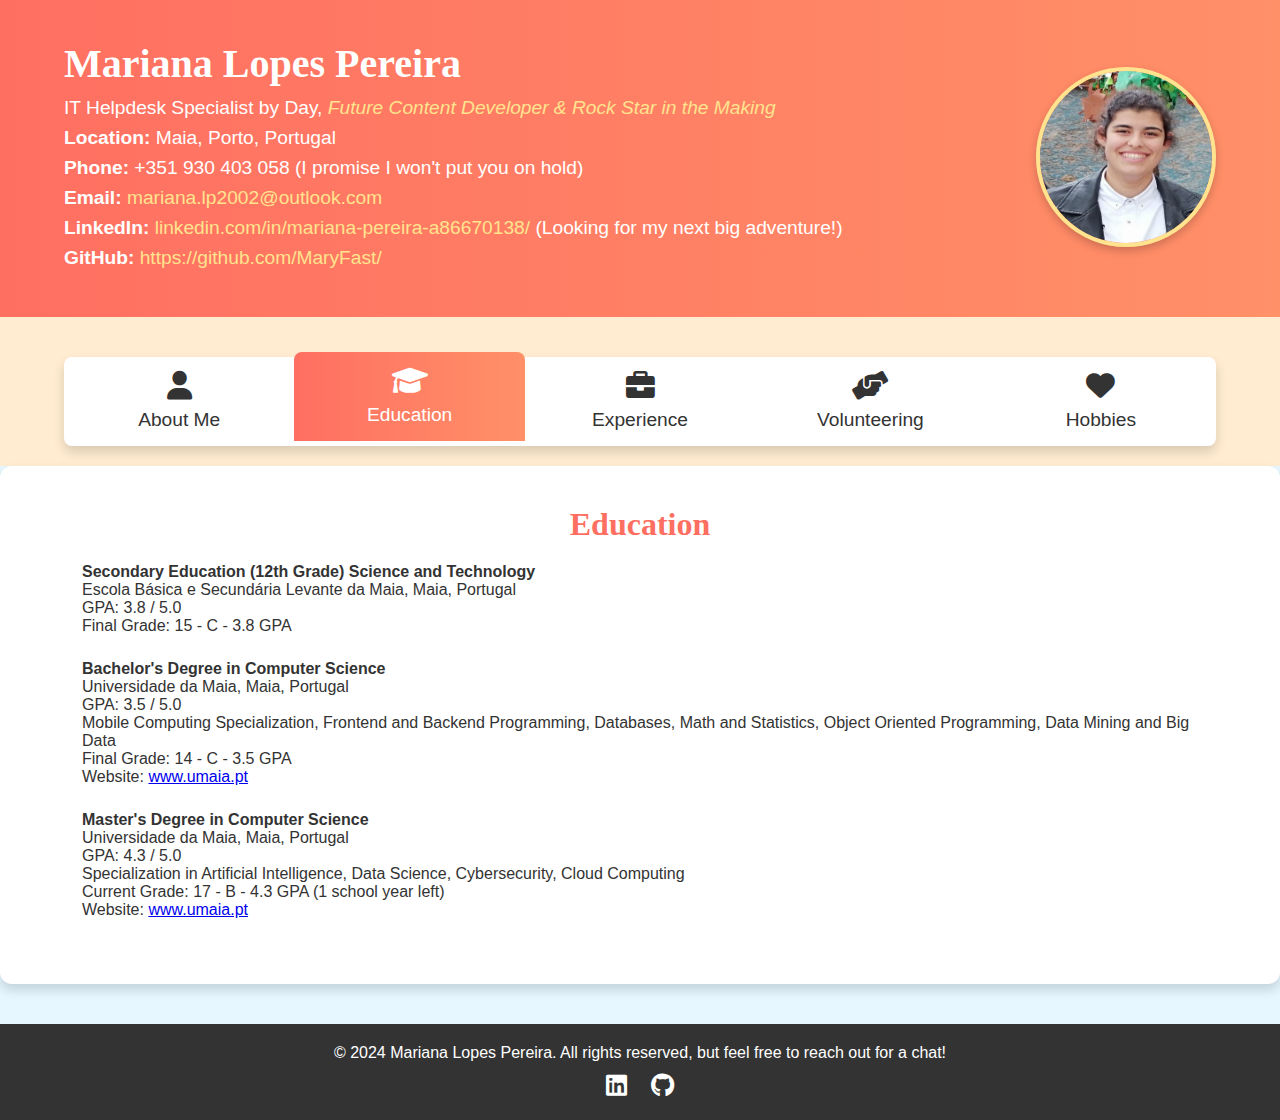
==== commit b38588f8: "Commit end?" ====
--- a/Pages/education.html
+++ b/Pages/education.html
@@ -13,21 +13,45 @@
         <div class="header-info">
           <h1 class="playful-font">Mariana Lopes Pereira</h1>
           <p class="subheading">
-            UX Designer & Developer, <span class="funny-text">Tech Enthusiast & Lifelong Learner</span>
+            IT Helpdesk Specialist by Day,
+            <span class="funny-text"
+              >Future Content Developer & Rock Star in the Making</span
+            >
           </p>
           <p><strong>Location:</strong> Maia, Porto, Portugal</p>
-          <p><strong>Phone:</strong> +351 930 403 058</p>
+          <p>
+            <strong>Phone:</strong> +351 930 403 058 (I promise I won't put you on hold)
+          </p>
           <p>
             <strong>Email:</strong>
-            <a href="mailto:mariana.lp2002@outlook.com">mariana.lp2002@outlook.com</a>
+            <a href="mailto:mariana.lp2002@outlook.com"
+              >mariana.lp2002@outlook.com</a
+            >
           </p>
           <p>
             <strong>LinkedIn:</strong>
-            <a href="https://www.linkedin.com/in/mariana-pereira-a86670138/" target="_blank">linkedin.com/in/mariana-pereira-a86670138/</a>
+            <a
+              href="https://www.linkedin.com/in/mariana-pereira-a86670138/"
+              target="_blank"
+              >linkedin.com/in/mariana-pereira-a86670138/</a
+            >
+            (Looking for my next big adventure!)
+          </p>
+          <p>
+            <strong>GitHub:</strong>
+            <a
+              href="https://github.com/MaryFast"
+              target="_blank"
+              >https://github.com/MaryFast/</a
+            >
           </p>
         </div>
         <div class="header-photo">
-          <img src="/img/your-photo.jpg" alt="Mariana Lopes Pereira's Photo" class="profile-photo" />
+          <img
+            src="/img/your-photo.jpg"
+            alt="Mariana Lopes Pereira's Photo"
+            class="profile-photo"
+          />
         </div>
       </div>
     </header>
--- a/styles.css
+++ b/styles.css
@@ -7,8 +7,9 @@
 }
 
 body {
-  background-color: #f9f9f9;
+  background-color: #e6f7ff;
   color: #333;
+  font-size: 1em;
 }
 
 .container {
@@ -19,10 +20,10 @@
 
 /* Header Banner Styles */
 header {
-  background: linear-gradient(to right, #ff7e5f, #feb47b);
+  background: linear-gradient(to right, #ff6f61, #ff9068);
   color: #fff;
   padding: 40px 0;
-  box-shadow: 0 4px 8px rgba(0, 0, 0, 0.1);
+  box-shadow: 0 6px 12px rgba(0, 0, 0, 0.15);
 }
 
 .header-banner {
@@ -32,7 +33,7 @@
 }
 
 .header-info h1 {
-  font-size: 3em;
+  font-size: 2.5em;
   font-family: "Pacifico", cursive;
   margin-bottom: 10px;
 }
@@ -66,15 +67,16 @@
 }
 
 .profile-photo {
-  width: 150px;
-  height: 150px;
+  width: 180px;
+  height: 180px;
   border-radius: 50%;
+  border: 4px solid #ffe38e;
   box-shadow: 0 4px 8px rgba(0, 0, 0, 0.2);
 }
 
 /* Tabs Section */
 .tabs-section {
-  background-color: #fff;
+  background-color: #ffecd1;
   padding: 20px 0;
 }
 
@@ -84,7 +86,7 @@
   margin-top: 20px;
   background-color: #fff;
   border-radius: 8px;
-  box-shadow: 0 4px 8px rgba(0, 0, 0, 0.1);
+  box-shadow: 0 6px 12px rgba(0, 0, 0, 0.15);
 }
 
 .tab-link {
@@ -105,7 +107,7 @@
 
 .tab-link:hover,
 .tab-link.active {
-  background: linear-gradient(to right, #ff7e5f, #feb47b);
+  background: linear-gradient(to right, #ff6f61, #ff9068);
   color: #fff;
   border-radius: 8px 8px 0 0;
   transform: translateY(-5px);
@@ -113,22 +115,33 @@
 
 /* Main Content Section */
 main {
-  padding: 40px 0;
+  padding: 40px, 0;
 }
 
 .content-section {
   padding: 40px 20px;
   background: #fff;
-  border-radius: 8px;
-  box-shadow: 0 4px 8px rgba(0, 0, 0, 0.1);
+  border-radius: 12px;
+  box-shadow: 0 6px 12px rgba(0, 0, 0, 0.15);
 }
 
 h2.section-title {
-  font-size: 2.5em;
+  font-size: 2em;
   margin-bottom: 20px;
-  color: #ff7e5f;
+  color: #ff6f61;
   font-family: "Pacifico", cursive;
   text-align: center;
+}
+
+ul {
+  list-style: none;
+  padding: 0;
+}
+
+ul li {
+  margin-bottom: 25px;
+  text-align: left;
+  font-size: 1em;
 }
 
 /* Footer Styles */
@@ -153,29 +166,34 @@
 }
 
 .social-link:hover {
-  color: #ff7e5f;
+  color: #ff6f61;
 }
 
 /* Hobbies Grid Styles */
 .hobbies-grid {
   display: grid;
   grid-template-columns: repeat(auto-fit, minmax(250px, 1fr));
-  gap: 20px;
+  gap: 25px;
 }
 
 .hobby-item {
   background: #fff;
-  border-radius: 8px;
-  box-shadow: 0 4px 8px rgba(0, 0, 0, 0.1);
+  border-radius: 12px;
+  box-shadow: 0 6px 12px rgba(0, 0, 0, 0.15);
   overflow: hidden;
   text-align: center;
-  padding: 20px;
+  padding: 25px;
+  transition: transform 0.3s;
+}
+
+.hobby-item:hover {
+  transform: scale(1.05);
 }
 
 .hobby-item h3 {
-  margin: 10px 0;
-  font-size: 1.5em;
-  color: #ff7e5f;
+  margin: 15px 0;
+  font-size: 1.6em;
+  color: #ff6f61;
   font-family: "Pacifico", cursive;
 }
 
@@ -185,26 +203,28 @@
   margin-top: 10px;
 }
 
+
 /* Estilos para a galeria */
 .gallery-container {
-  padding: 0 20px;
+  padding: 0 20px; /* Adiciona espaço ao redor do contêiner da galeria */
 }
 
 .gallery {
   display: flex;
   gap: 20px;
-  overflow-x: auto;
-  scroll-snap-type: x mandatory;
-  -webkit-overflow-scrolling: touch;
-  padding: 10px 0;
+  overflow-x: auto; /* Adiciona rolagem horizontal */
+  scroll-snap-type: x mandatory; /* Adiciona rolagem suave para o eixo X */
+  -webkit-overflow-scrolling: touch; /* Suporte para rolagem suave em dispositivos móveis */
+  padding: 10px 0; /* Adiciona um pouco de espaço ao redor da galeria */
   flex-wrap: wrap;
-  justify-content: center;
-}
-
+  justify-content: center; /* Centraliza a galeria */
+}
+
+/* Ajustes para as imagens da galeria */
 .gallery-image {
-  width: 100%;
-  max-width: 300px;
-  height: auto;
+  width: 100%; /* Inicialmente ocupa 100% do espaço disponível */
+  max-width: 300px; /* Limita o tamanho máximo da imagem */
+  height: auto; /* Mantém a proporção da imagem */
   object-fit: cover;
   border-radius: 8px;
   cursor: pointer;
@@ -212,57 +232,88 @@
 }
 
 .gallery-image:hover {
-  transform: scale(1.05);
+  transform: scale(1.05); /* Leve aumento ao passar o mouse */
+}
+
+/* Media Queries para telas grandes */
+@media (min-width: 1200px) {
+  .gallery {
+    flex-wrap: nowrap; /* Evita quebra de linha em telas grandes */
+    justify-content: space-between; /* Distribui o espaço entre as imagens */
+  }
+
+  .gallery-image {
+    width: 30%; /* Define 30% da largura do contêiner para cada imagem */
+  }
+}
+
+/* Media Queries para telas médias */
+@media (min-width: 768px) and (max-width: 1199px) {
+  .gallery-image {
+    width: 48%; /* Ocupa aproximadamente metade da largura em telas médias */
+  }
+}
+
+/* Media Queries para telas pequenas */
+@media (max-width: 767px) {
+  .gallery-image {
+    width: 100%; /* Imagens ocupam toda a largura disponível em telas pequenas */
+  }
 }
 
 /* Modal styles */
 .modal {
-  display: none;
-  position: fixed;
-  z-index: 1000;
-  top: 0;
-  left: 0;
-  width: 100%;
-  height: 100%;
-  background-color: rgba(0, 0, 0, 0.8);
-  display: flex;
-  justify-content: center;
-  align-items: center;
-  overflow: hidden;
-}
-
+    display: none;  /* Hidden by default */
+    position: fixed;
+    z-index: 1000;
+    top: 0;
+    left: 0;
+    width: 100%;
+    height: 100%;
+    background-color: rgba(0, 0, 0, 0.8);  /* Semi-transparent background */
+    display: flex;
+    justify-content: center;
+    align-items: center;
+    overflow: hidden;  /* Prevent overflow */
+}
+
+/* Image styles inside the modal */
 .modal-content {
-  width: 100%;
-  max-width: 100%;
-  max-height: 100%;
-  object-fit: contain;
-  border-radius: 8px;
-  box-shadow: 0 4px 8px rgba(0, 0, 0, 0.2);
-}
-
+    width: 100%;
+    max-width: 100%;  /* Ensure it scales properly */
+    max-height: 100%;  /* Ensure it scales properly */
+    object-fit: contain;  /* Maintain aspect ratio */
+    border-radius: 8px;  /* Optional: Adds rounded corners */
+    box-shadow: 0 4px 8px rgba(0, 0, 0, 0.2);  /* Shadow for depth */
+    justify-content: center;
+    align-items: center;
+    margin: auto; /* Ensures centering within the modal */
+}
+
+/* Close button */
 .close {
-  position: absolute;
-  top: 20px;
-  right: 35px;
-  color: #fff;
-  font-size: 40px;
-  font-weight: bold;
-  cursor: pointer;
+    position: absolute;
+    top: 20px;
+    right: 35px;
+    color: #fff;
+    font-size: 40px;
+    font-weight: bold;
+    cursor: pointer;
 }
 
 /* Responsive adjustments */
 @media (max-width: 768px) {
-  .modal-content {
-    width: 80%;
-    max-width: 80%;
-    max-height: 70%;
-  }
+    .modal-content {
+        width: 80%;  /* Increase width on smaller screens */
+        max-width: 80%;
+        max-height: 70%;  /* Adjust height for smaller screens */
+    }
 }
 
 @media (max-width: 480px) {
-  .modal-content {
-    width: 90%;
-    max-width: 90%;
-    max-height: 60%;
-  }
-}
+    .modal-content {
+        width: 90%;  /* Further increase width on very small screens */
+        max-width: 90%;
+        max-height: 60%;  /* Adjust height accordingly */
+    }
+}
